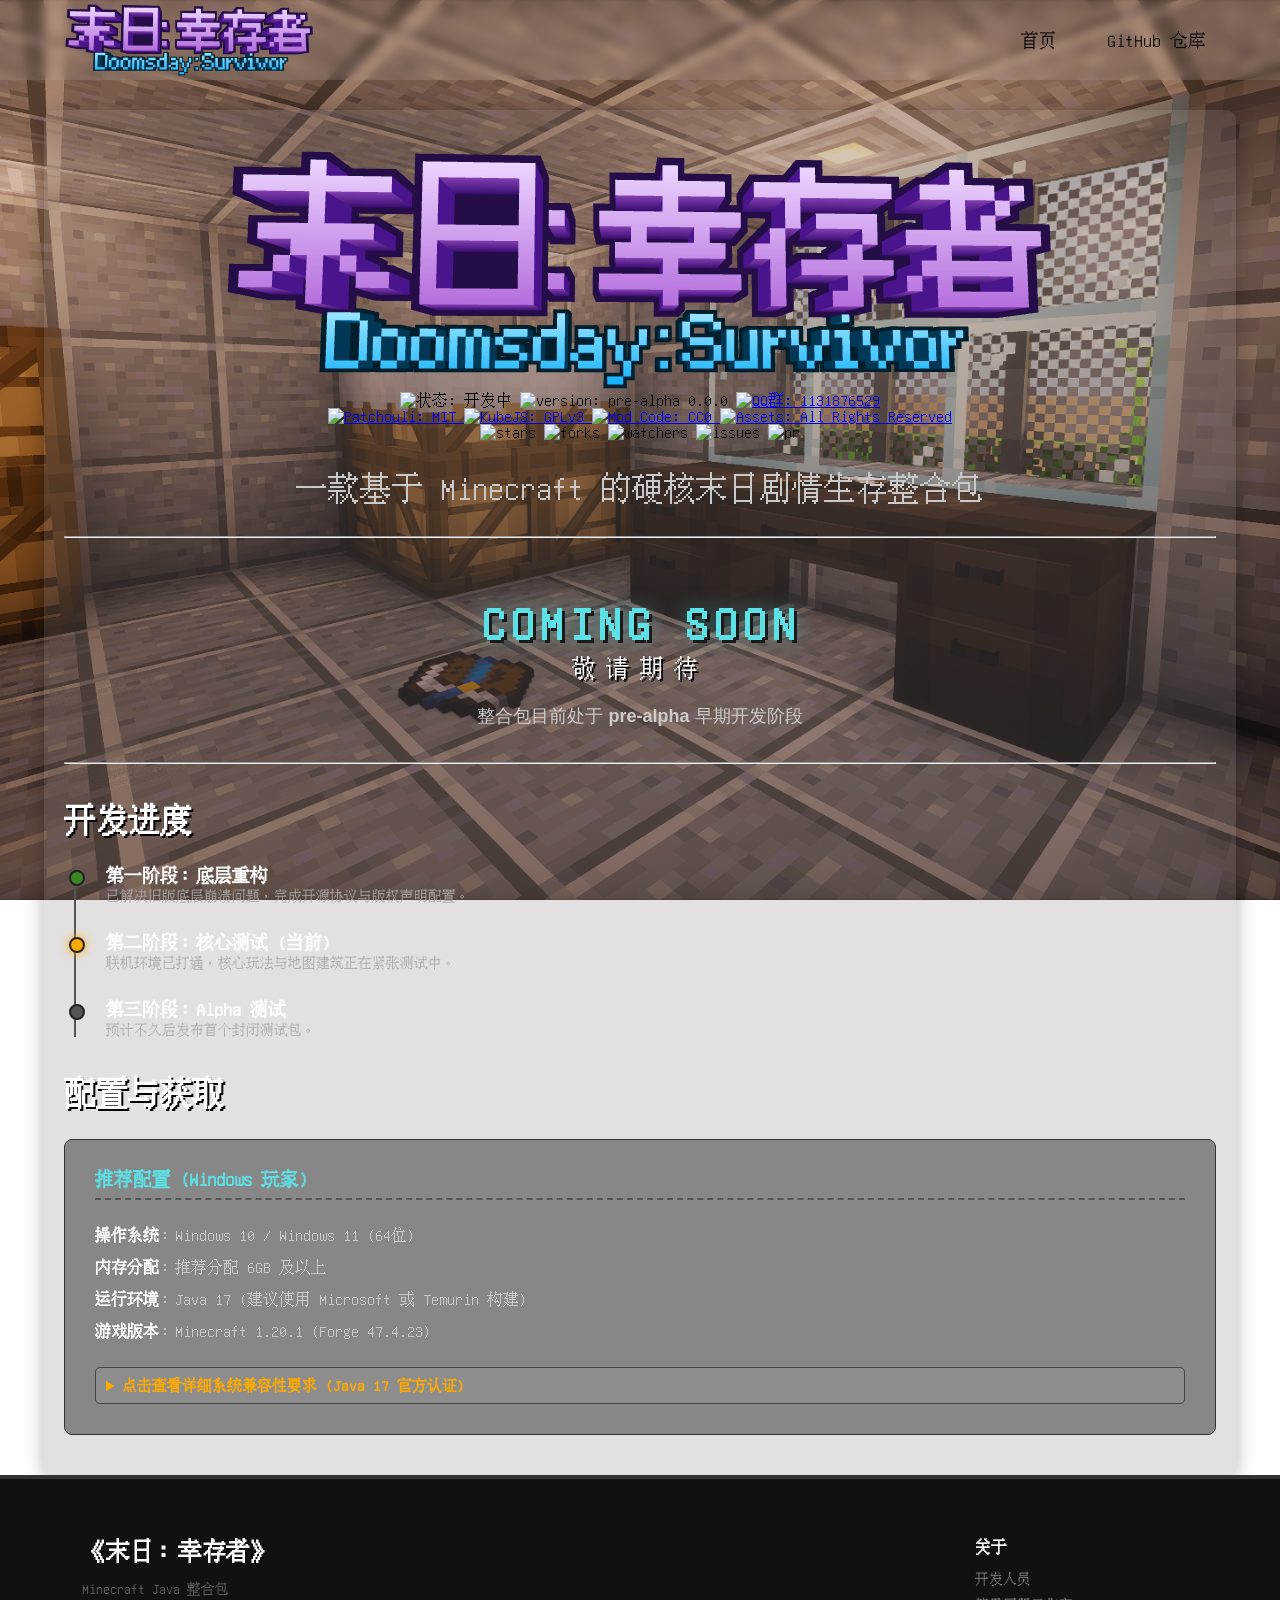
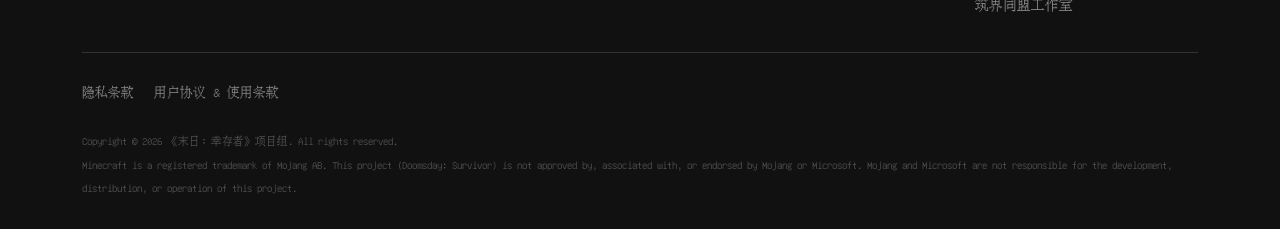
==== index.html @ 7847d1e8 "Add files via upload" ====
<!DOCTYPE html>
<html lang="zh-CN">

<head>
    <meta charset="UTF-8">
    <title>《末日：幸存者》整合包官方网站 - 首页</title>
    <link rel="stylesheet" href="style.css">
</head>

<body>

    <div id="mobile-warning">
        <div class="warning-box">
            <h2>⚠️ 设备不支持</h2>
            <p>这是一个 Minecraft Java PC 整合包！</p>
            <p>它无法在移动端运行！请使用 PC 访问！</p>
        </div>
    </div>

    <nav class="navbar">
        <div class="nav-container">
            <a href="#" class="nav-logo"><img src="assets/title.png" alt="《末日：幸存者》" width="250.5" height="72"></a>
            <ul class="nav-menu">
                <li><a href="/">首页</a></li>
                <!-- <li><a href="#progress">整合包介绍</a></li>
                <li><a href="#download">下载</a></li> -->
                <li><a href="https://github.com/ZJTM-Studio/MR-XCZ" target="_blank">GitHub 仓库</a></li>
            </ul>
        </div>
    </nav>

    <main class="main-content">
        <div class="half-white center-box">
            <img src="assets/title.png" alt="《末日：幸存者》"><br>
            
            <!-- 徽章 - 第一行 -->
            <img src="https://img.shields.io/badge/%E7%8A%B6%E6%80%81-%E5%BC%80%E5%8F%91%E4%B8%AD-green" alt="状态: 开发中">
            <img src="https://img.shields.io/badge/version-pre--alpha_0.0.0_-blue" alt="version: pre-alpha 0.0.0">
            <a href="https://qm.qq.com/cgi-bin/qm/qr?k=dIibl7hJZjHRq26oyw2neRgBQ-QCqy6p&jump_from=webapi&authKey=ZXa2qrJpzx+Q19ZQ2uvfrArL/xbilzGS3aTDD4yZ5JCEo7C729aTxNZkOhnd71lv" target="_blank">
                <img src="https://img.shields.io/badge/QQ%E7%BE%A4-1131876529-blue" alt="QQ群: 1131876529">
            </a>

            <br>

            <!-- 徽章 - 第二行 -->
            <a href="#版权与许可声明-license--copyright">
                <img src="https://img.shields.io/badge/Patchouli-MIT-yellow.svg" alt="Patchouli: MIT">
            </a>
            <a href="#版权与许可声明-license--copyright">
                <img src="https://img.shields.io/badge/KubeJS-GPLv3-blue.svg" alt="KubeJS: GPLv3">
            </a>
            <a href="#版权与许可声明-license--copyright">
                <img src="https://img.shields.io/badge/Mod%20Code-CC0-lightgrey.svg" alt="Mod Code: CC0">
            </a>
            <a href="#版权与许可声明-license--copyright">
                <img src="https://img.shields.io/badge/Assets-All%20Rights%20Reserved-red.svg" alt="Assets: All Rights Reserved">
            </a>

            <br>

            <!-- 徽章 - 第三行 -->
            <img src="https://img.shields.io/github/stars/ZJTM-studio/MR-XCZ?style=flat&logo=github&color=white" alt="stars">
            <img src="https://img.shields.io/github/forks/ZJTM-studio/MR-XCZ?style=flat&logo=github&color=white" alt="forks">
            <img src="https://img.shields.io/github/watchers/ZJTM-studio/MR-XCZ?style=flat&logo=github&color=white" alt="watchers">
            <img src="https://img.shields.io/github/issues/ZJTM-studio/MR-XCZ?style=flat&logo=github&color=white" alt="issues">
            <img src="https://img.shields.io/github/issues-pr/ZJTM-studio/MR-XCZ?style=flat&logo=github&color=white" alt="pr">
            
            <p class="text2">一款基于 Minecraft 的硬核末日剧情生存整合包</p>
            <hr>

            <!-- Coming Soon 模块 -->
            <div class="coming-soon-container">
                <h2 class="coming-soon-title">COMING SOON</h2>
                <div class="coming-soon-subtitle">敬请期待</div>
                <p class="coming-soon-desc">
                    整合包目前处于 <b>pre-alpha</b> 早期开发阶段
                </p>
            </div>
            
            <hr>

            <!-- 开发进度 -->
            <div id="progress" class="content-section">
                <h2 class="section-title">开发进度</h2>
                <div class="timeline">
                    <div class="timeline-item done">
                        <div class="timeline-dot"></div>
                        <h3>第一阶段：底层重构</h3>
                        <p>已解决旧版底层崩溃问题，完成开源协议与版权声明配置。</p>
                    </div>
                    <div class="timeline-item current">
                        <div class="timeline-dot"></div>
                        <h3>第二阶段：核心测试 (当前)</h3>
                        <p>联机环境已打通，核心玩法与地图建筑正在紧张测试中。</p>
                    </div>
                    <div class="timeline-item">
                        <div class="timeline-dot"></div>
                        <h3>第三阶段：Alpha 测试</h3>
                        <p>预计不久后发布首个封闭测试包。</p>
                    </div>
                </div>
            </div>

            <!-- 下载与配置 -->
            <div id="download" class="content-section">
                <h2 class="section-title">配置与获取</h2>
                <div class="download-box">
                    <h3>推荐配置 (Windows 玩家)</h3>
                    <ul class="simple-req">
                        <li><b>操作系统</b>：Windows 10 / Windows 11 (64位)</li>
                        <li><b>内存分配</b>：推荐分配 6GB 及以上</li>
                        <li><b>运行环境</b>：Java 17 (建议使用 Microsoft 或 Temurin 构建)</li>
                        <li><b>游戏版本</b>：Minecraft 1.20.1 (Forge 47.4.23)</li>
                    </ul>

                    <details class="advanced-req">
                        <summary>点击查看详细系统兼容性要求 (Java 17 官方认证)</summary>
                        <div class="details-content">
                            <table>
                                <thead>
                                    <tr>
                                        <th>平台/环境</th>
                                        <th>最低要求说明</th>
                                    </tr>
                                </thead>
                                <tbody>
                                    <tr>
                                        <td><b>Windows</b></td>
                                        <td>官方最低 Windows 10 / Server 2016 x64 (不支持 32 位 Windows)</td>
                                    </tr>
                                    <tr>
                                        <td><b>macOS</b></td>
                                        <td>官方最低 macOS 10.15 Catalina（Intel）；Apple Silicon 需 macOS 11+</td>
                                    </tr>
                                    <tr>
                                        <td><b>Oracle JDK</b></td>
                                        <td>RHEL / Oracle Linux 7.6+；Ubuntu 20.04 LTS；SLES 15 SP1+</td>
                                    </tr>
                                    <tr>
                                        <td><b>OpenJDK</b></td>
                                        <td>RHEL / CentOS 7 系列 (Temurin/Corretto/Zulu 通常要求 glibc ≥ 2.17)</td>
                                    </tr>
                                    <tr>
                                        <td><b>其他平台</b></td>
                                        <td>Solaris 11.4；AIX 7.2 TL5+</td>
                                    </tr>
                                </tbody>
                            </table>
                            <p class="warn-text">*注：若在 Linux 服务器部署（如 CentOS 6 等老系统），请确保系统的 glibc 版本不低于 2.17，否则无法运行 Java 17。</p>
                        </div>
                    </details>
                </div>
            </div>
        </div>
    </main>

    <footer class="site-footer">
        <div class="footer-container">
            <div class="footer-row footer-top">
                <div class="footer-col brand-col">
                    <a href="index.html" class="footer-logo">《末日：幸存者》</a>
                    <p>Minecraft Java 整合包</p>
                </div>

                <div class="footer-col spacer-col"></div>

                <div class="footer-col links-col">
                    <h3>关于</h3>
                    <ul>
                        <li><a href="credits.html">开发人员</a></li>
                        <li><a href="https://www.zjtmstudio.top" target="_blank">筑界同盟工作室</a></li>
                    </ul>
                </div>
            </div>

            <div class="footer-line"></div>

            <div class="footer-row footer-middle">
                <div class="footer-col menu-col">
                    <ul class="footer-menu">
                        <li><a href="privacy.html">隐私条款</a></li>
                        <li><a href="terms.html">用户协议 &amp; 使用条款</a></li>
                    </ul>
                </div>
            </div>

            <div class="footer-row footer-bottom">
                <div class="footer-col copyright-col">
                    <p><small>Copyright &copy; 2026 《末日：幸存者》项目组. All rights reserved. <br>Minecraft is a registered
                            trademark of Mojang AB. This project (Doomsday: Survivor) is not approved by, associated
                            with, or endorsed by Mojang or Microsoft. Mojang and Microsoft are not responsible for the
                            development, distribution, or operation of this project.</small></p>
                </div>
            </div>
        </div>
    </footer>

    <script src="index.js"></script>
</body>

</html>
---- style.css ----
/* 全局基础设置 */
html, body {
    height: 100%;
    margin: 0;
    padding: 0;
}

body {
    background-image: url('background.png');
    background-size: cover;
    background-position: center;
    background-repeat: no-repeat;
    background-attachment: fixed;
    font-family: 'MCUnifont', 'Microsoft YaHei', sans-serif;
    -webkit-font-smoothing: none; 
    -moz-osx-font-smoothing: grayscale;
    font-smooth: never;
    font-size: 16px;
    text-align: center;
    padding-top: 110px; 
}

* {
    scrollbar-width: thin;
    scrollbar-color: rgba(0, 0, 0, 0.3) transparent;
}

::-webkit-scrollbar {
    width: 8px;
    height: 8px;
}

::-webkit-scrollbar-track {
    background: transparent;
}

::-webkit-scrollbar-thumb {
    background: rgba(0, 0, 0, 0.2);
    border-radius: 10px;
}

::-webkit-scrollbar-thumb:hover {
    background: rgba(0, 0, 0, 0.5);
}

@font-face {
    font-family: 'MCUnifont';
    src: url('./fonts/unifont_t-18.0.01.otf') format('opentype'); 
    font-weight: normal;
    font-style: normal;
    font-display: swap;
}

/* 导航栏 */
.navbar {
    position: fixed;      
    top: 0;
    left: 0;
    width: 100%;          
    z-index: 1000;        
    background-color: rgba(255, 255, 255, 0.1); 
    backdrop-filter: blur(5px); 
    transition: background-color 0.3s ease;
}

.nav-container {
    display: flex;
    justify-content: space-between; 
    align-items: center;            
    width: 90%;           
    max-width: 1200px;    
    height: 80px;         
    margin: 0 auto;       
    text-align: left; 
}

.nav-logo {
    display: flex;
    align-items: center; 
    text-decoration: none; 
}

.nav-logo img {
    max-height: 100%;
    display: block; 
}

.nav-menu {
    display: flex;
    list-style: none;     
    margin: 0;
    padding: 0;
    gap: 30px;            
}

.nav-menu a {
    font-family: 'MCUnifont', sans-serif;
    font-size: 18px;
    color: #070707;          
    text-decoration: none;
    padding: 5px 10px;
    transition: all 0.2s; 
}

.nav-menu a:hover {
    color: #070707;
    transform: scale(1.1); 
}

/* 文字与中心内容盒子 */
.text2 {
    font-size: 32px; 
    color: #c9c9c9;
}

.half-white {
    background-color: rgba(128, 120, 120, 0.23); 
    box-shadow: 0 4px 20px rgba(0,0,0,0.3);
}

.center-box {
    width: 90%;              
    max-width: 1800px;       
    margin: 0 auto; 
    padding: 40px 20px; 
    border-radius: 10px;      
}

/* 移动端拦截提示框 */
#mobile-warning {
    display: none;
    position: fixed;
    top: 0;
    left: 0;
    width: 100vw;
    height: 100vh;
    background-color: #2b2b2b;
    z-index: 99999;
    align-items: center;
    justify-content: center;
    padding: 20px;
    box-sizing: border-box;
}

#mobile-warning .warning-box {
    background-color: #c6c6c6;
    border: 4px solid #000;
    box-shadow: inset -4px -4px 0px #555, inset 4px 4px 0px #fff;
    padding: 30px 20px;
    max-width: 400px;
    width: 100%;
    text-align: center;
}

#mobile-warning h2 {
    color: #d9534f;
    font-size: 24px;
    margin-top: 0;
    text-shadow: 2px 2px 0 #333;
}

#mobile-warning p {
    color: #333;
    font-size: 16px;
    font-family: 'MCUnifont', sans-serif;
    margin: 10px 0;
    line-height: 1.5;
}

/* 主内容区 */
.main-content {
    min-height: calc(100vh - 110px);
    display: flex;
    flex-direction: column;
}

/* Footer 样式 */
.site-footer {
    background-color: #111; 
    border-top: 4px solid #333;
    color: #888;
    padding: 60px 20px 30px 20px;
    position: relative;
    z-index: 10; 
    text-align: left; 
    font-family: 'MCUnifont', 'Microsoft YaHei', sans-serif;
}

.footer-container {
    width: 90%;
    max-width: 1200px;
    margin: 0 auto;
}

.footer-row {
    display: flex;
    flex-wrap: wrap;
    margin-bottom: 20px;
}

.footer-col {
    box-sizing: border-box;
}

.footer-top {
    align-items: flex-start;
}

.brand-col {
    width: 40%;
}

.brand-col .footer-logo {
    color: #fff;
    font-size: 24px;
    text-decoration: none;
    display: inline-block;
    margin-bottom: 15px;
    font-weight: bold;
}

.brand-col p {
    margin: 0;
    line-height: 1.6;
    color: #666;
    font-size: 14px;
}

.spacer-col {
    flex: 1; 
}

.links-col {
    width: 20%;
}

.links-col h3 {
    color: #fff;
    font-size: 16px;
    margin-top: 0;
    margin-bottom: 15px;
}

.links-col ul {
    list-style: none;
    padding: 0;
    margin: 0;
}

.links-col ul li {
    margin-bottom: 10px;
}

.links-col ul li a {
    color: #888;
    text-decoration: none;
    font-size: 14px;
    transition: color 0.2s;
}

.links-col ul li a:hover {
    color: #fff;
}

.footer-line {
    height: 1px;
    background-color: #333;
    margin: 30px 0;
    width: 100%;
}

.footer-middle {
    margin-bottom: 30px;
}

.menu-col {
    width: 100%;
}

.footer-menu {
    list-style: none;
    padding: 0;
    margin: 0;
    display: flex;
    gap: 20px;
}

.footer-menu li a {
    color: #888;
    text-decoration: none;
    font-size: 13px;
    transition: color 0.2s;
}

.footer-menu li a:hover {
    color: #fff;
}

.footer-bottom {
    margin-bottom: 0;
}

.copyright-col {
    width: 100%;
}

.copyright-col p {
    margin: 0;
    color: #555;
    font-size: 13px;
    line-height: 1.8;
}

/* Coming Soon 模块 */
.coming-soon-container {
    margin-top: 60px;
    margin-bottom: 30px;
}

.coming-soon-title {
    font-size: 48px;
    font-weight: 900;
    margin: 0;
    color: #5ce1e6;
    text-shadow: 3px 3px 0 #1a1a1a, 0 0 20px rgba(92, 225, 230, 0.5);
    letter-spacing: 5px;
    animation: pulse-glow 2s infinite alternate;
}

.coming-soon-subtitle {
    font-size: 24px;
    color: #fff;
    margin-top: 10px;
    margin-bottom: 20px;
    letter-spacing: 10px;
    text-shadow: 2px 2px 0 #000;
}

.coming-soon-desc {
    font-size: 18px;
    color: #ccc;
    line-height: 1.8;
    margin: 0;
    font-family: "PingFang SC", "Hiragino Sans GB", "Microsoft YaHei", "微软雅黑", Arial, sans-serif;
}

@keyframes pulse-glow {
    from {
        text-shadow: 3px 3px 0 #1a1a1a, 0 0 10px rgba(92, 225, 230, 0.3);
        opacity: 0.8;
    }
    to {
        text-shadow: 3px 3px 0 #1a1a1a, 0 0 30px rgba(92, 225, 230, 0.9), 0 0 10px rgba(255,255,255,0.8);
        opacity: 1;
    }
}

/* 内容区块公共样式 (替代原来丑陋的内联样式) */
.content-section {
    text-align: left;
    color: #c9c9c9;
    margin-top: 40px;
}

.section-title {
    color: #fff;
    font-size: 32px;
    margin-bottom: 30px;
    text-shadow: 2px 2px 0 #000;
}

/* 开发进度 (时间轴) */
.timeline {
    position: relative;
    padding-left: 30px;
    border-left: 2px solid #555;
    margin-left: 10px;
}

.timeline-item {
    position: relative;
    margin-bottom: 30px;
}

.timeline-dot {
    position: absolute;
    left: -37px;
    top: 4px;
    width: 12px;
    height: 12px;
    border-radius: 50%;
    background-color: #555;
    border: 2px solid #222;
}

.timeline-item.done .timeline-dot {
    background-color: #3b8526;
}

.timeline-item.current .timeline-dot {
    background-color: #ffaa00;
    box-shadow: 0 0 10px #ffaa00;
}

.timeline-item h3 {
    margin: 0 0 5px 0;
    font-size: 18px;
    color: #fff;
}

.timeline-item p {
    margin: 0;
    font-size: 14px;
    color: #aaa;
}

/* 下载与配置 */
.download-box {
    background-color: rgba(0, 0, 0, 0.4);
    padding: 30px;
    border-radius: 8px;
    border: 1px solid #333;
}

.download-box h3 {
    color: #5ce1e6;
    border-bottom: 2px dashed #555;
    padding-bottom: 10px;
    margin-top: 0;
}

.simple-req {
    list-style: none;
    padding: 0;
    font-size: 16px;
    line-height: 2;
}

.simple-req li b {
    color: #fff;
}

/* 硬核折叠面板 */
.advanced-req {
    margin-top: 20px;
    background-color: rgba(255, 255, 255, 0.05);
    border: 1px solid #444;
    border-radius: 5px;
    padding: 10px;
}

.advanced-req summary {
    cursor: pointer;
    color: #ffaa00;
    font-weight: bold;
    font-size: 15px;
    outline: none;
    user-select: none;
}

.advanced-req summary:hover {
    color: #ffcc00;
}

.details-content {
    margin-top: 15px;
    overflow-x: auto;
}

.details-content table {
    width: 100%;
    border-collapse: collapse;
    font-size: 14px;
    color: #aaa;
}

.details-content th, .details-content td {
    border: 1px solid #444;
    padding: 10px;
    text-align: left;
}

.details-content th {
    background-color: rgba(255, 255, 255, 0.1);
    color: #fff;
}

.details-content td b {
    color: #fff;
}

.warn-text {
    color: #ff5555;
    font-size: 13px;
    margin-top: 10px;
    margin-bottom: 0;
}
.btn-primary {
    display: inline-block;
    background-color: #3b8526; /* MC 草绿色 */
    color: #fff;
    padding: 12px 30px;
    text-decoration: none;
    border: 2px solid #1a1a1a;
    box-shadow: inset -4px -4px 0px #1e4f13, inset 4px 4px 0px #5cbd41;
    margin-top: 15px;
    font-size: 18px;
    transition: all 0.1s;
}

.btn-primary:active {
    box-shadow: inset 4px 4px 0px #1e4f13, inset -4px -4px 0px #5cbd41;
    transform: translateY(2px);
}
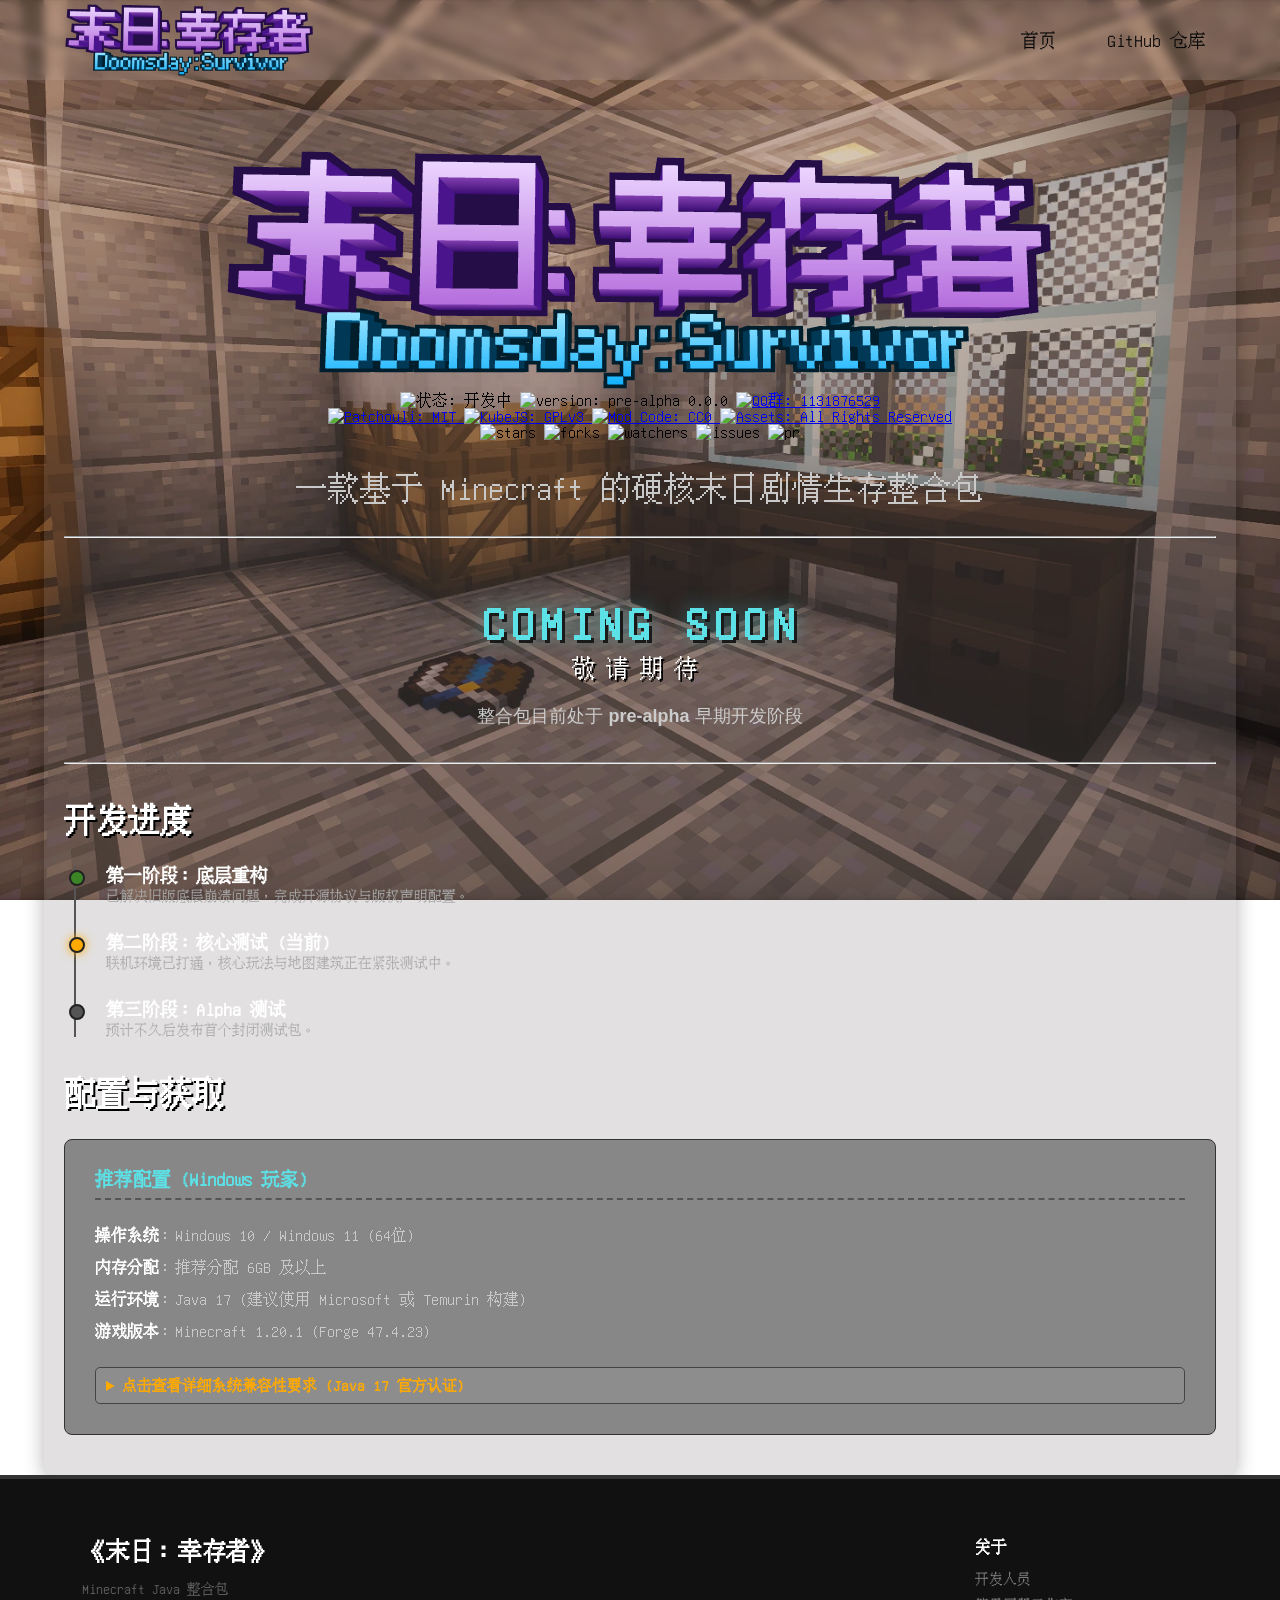
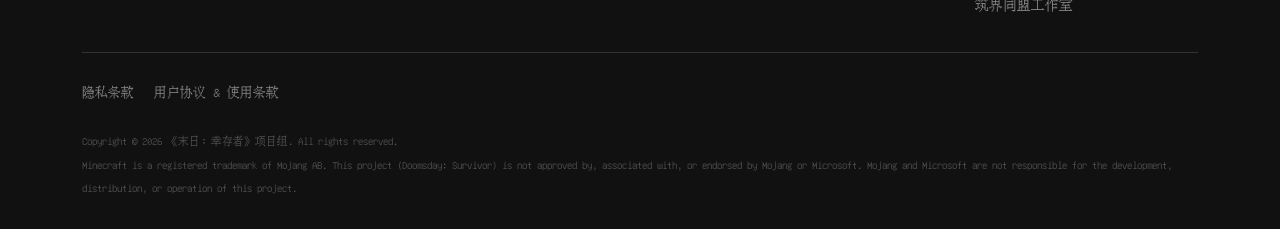
==== commit afa694c7: "1" ====
--- a/index.html
+++ b/index.html
@@ -8,15 +8,6 @@
 </head>
 
 <body>
-
-    <div id="mobile-warning">
-        <div class="warning-box">
-            <h2>⚠️ 设备不支持</h2>
-            <p>这是一个 Minecraft Java PC 整合包！</p>
-            <p>它无法在移动端运行！请使用 PC 访问！</p>
-        </div>
-    </div>
-
     <nav class="navbar">
         <div class="nav-container">
             <a href="#" class="nav-logo"><img src="assets/title.png" alt="《末日：幸存者》" width="250.5" height="72"></a>
@@ -32,11 +23,12 @@
     <main class="main-content">
         <div class="half-white center-box">
             <img src="assets/title.png" alt="《末日：幸存者》"><br>
-            
+
             <!-- 徽章 - 第一行 -->
             <img src="https://img.shields.io/badge/%E7%8A%B6%E6%80%81-%E5%BC%80%E5%8F%91%E4%B8%AD-green" alt="状态: 开发中">
             <img src="https://img.shields.io/badge/version-pre--alpha_0.0.0_-blue" alt="version: pre-alpha 0.0.0">
-            <a href="https://qm.qq.com/cgi-bin/qm/qr?k=dIibl7hJZjHRq26oyw2neRgBQ-QCqy6p&jump_from=webapi&authKey=ZXa2qrJpzx+Q19ZQ2uvfrArL/xbilzGS3aTDD4yZ5JCEo7C729aTxNZkOhnd71lv" target="_blank">
+            <a href="https://qm.qq.com/cgi-bin/qm/qr?k=dIibl7hJZjHRq26oyw2neRgBQ-QCqy6p&jump_from=webapi&authKey=ZXa2qrJpzx+Q19ZQ2uvfrArL/xbilzGS3aTDD4yZ5JCEo7C729aTxNZkOhnd71lv"
+                target="_blank">
                 <img src="https://img.shields.io/badge/QQ%E7%BE%A4-1131876529-blue" alt="QQ群: 1131876529">
             </a>
 
@@ -53,18 +45,24 @@
                 <img src="https://img.shields.io/badge/Mod%20Code-CC0-lightgrey.svg" alt="Mod Code: CC0">
             </a>
             <a href="#版权与许可声明-license--copyright">
-                <img src="https://img.shields.io/badge/Assets-All%20Rights%20Reserved-red.svg" alt="Assets: All Rights Reserved">
+                <img src="https://img.shields.io/badge/Assets-All%20Rights%20Reserved-red.svg"
+                    alt="Assets: All Rights Reserved">
             </a>
 
             <br>
 
             <!-- 徽章 - 第三行 -->
-            <img src="https://img.shields.io/github/stars/ZJTM-studio/MR-XCZ?style=flat&logo=github&color=white" alt="stars">
-            <img src="https://img.shields.io/github/forks/ZJTM-studio/MR-XCZ?style=flat&logo=github&color=white" alt="forks">
-            <img src="https://img.shields.io/github/watchers/ZJTM-studio/MR-XCZ?style=flat&logo=github&color=white" alt="watchers">
-            <img src="https://img.shields.io/github/issues/ZJTM-studio/MR-XCZ?style=flat&logo=github&color=white" alt="issues">
-            <img src="https://img.shields.io/github/issues-pr/ZJTM-studio/MR-XCZ?style=flat&logo=github&color=white" alt="pr">
-            
+            <img src="https://img.shields.io/github/stars/ZJTM-studio/MR-XCZ?style=flat&logo=github&color=white"
+                alt="stars">
+            <img src="https://img.shields.io/github/forks/ZJTM-studio/MR-XCZ?style=flat&logo=github&color=white"
+                alt="forks">
+            <img src="https://img.shields.io/github/watchers/ZJTM-studio/MR-XCZ?style=flat&logo=github&color=white"
+                alt="watchers">
+            <img src="https://img.shields.io/github/issues/ZJTM-studio/MR-XCZ?style=flat&logo=github&color=white"
+                alt="issues">
+            <img src="https://img.shields.io/github/issues-pr/ZJTM-studio/MR-XCZ?style=flat&logo=github&color=white"
+                alt="pr">
+
             <p class="text2">一款基于 Minecraft 的硬核末日剧情生存整合包</p>
             <hr>
 
@@ -76,7 +74,7 @@
                     整合包目前处于 <b>pre-alpha</b> 早期开发阶段
                 </p>
             </div>
-            
+
             <hr>
 
             <!-- 开发进度 -->
@@ -146,7 +144,8 @@
                                     </tr>
                                 </tbody>
                             </table>
-                            <p class="warn-text">*注：若在 Linux 服务器部署（如 CentOS 6 等老系统），请确保系统的 glibc 版本不低于 2.17，否则无法运行 Java 17。</p>
+                            <p class="warn-text">*注：若在 Linux 服务器部署（如 CentOS 6 等老系统），请确保系统的 glibc 版本不低于 2.17，否则无法运行 Java
+                                17。</p>
                         </div>
                     </details>
                 </div>
--- a/style.css
+++ b/style.css
@@ -6,7 +6,7 @@
 }
 
 body {
-    background-image: url('background.png');
+    background-image: url('background.webp');
     background-size: cover;
     background-position: center;
     background-repeat: no-repeat;
@@ -511,4 +511,4 @@
 .btn-primary:active {
     box-shadow: inset 4px 4px 0px #1e4f13, inset -4px -4px 0px #5cbd41;
     transform: translateY(2px);
-}+}
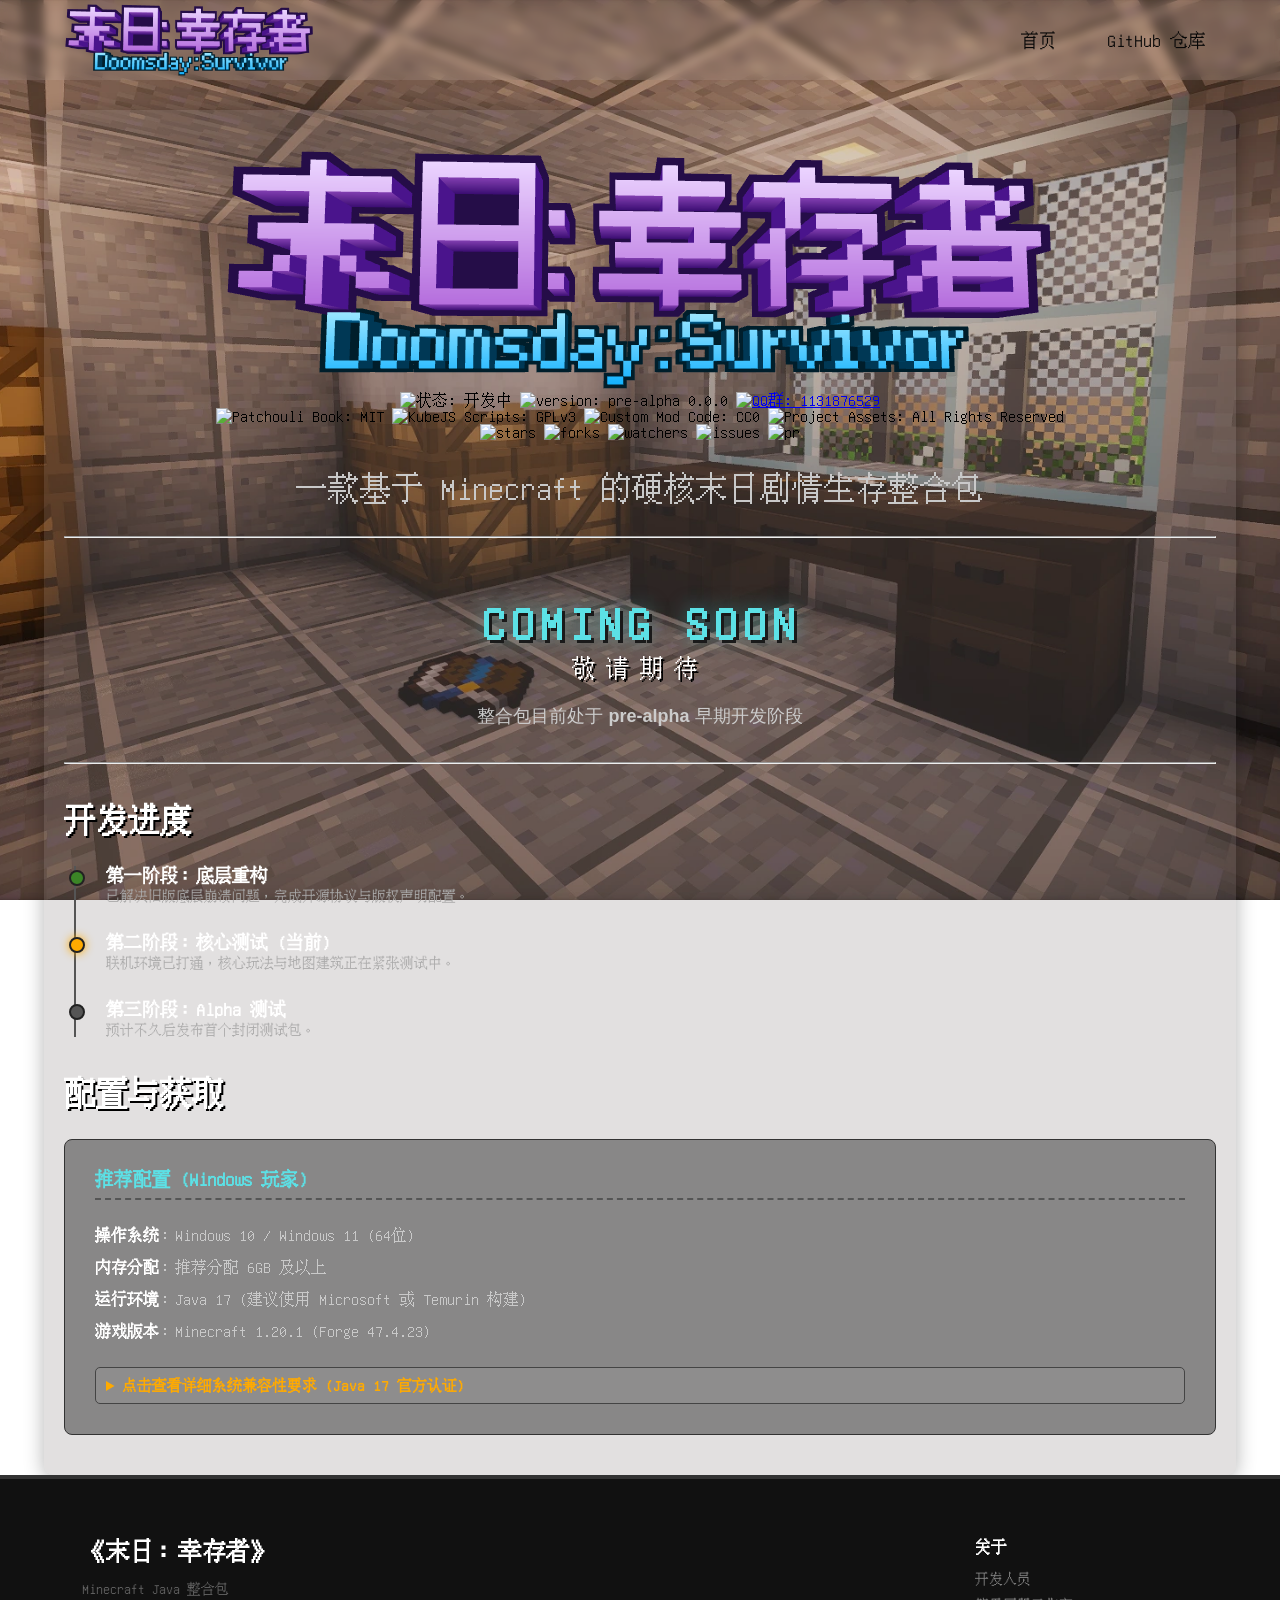
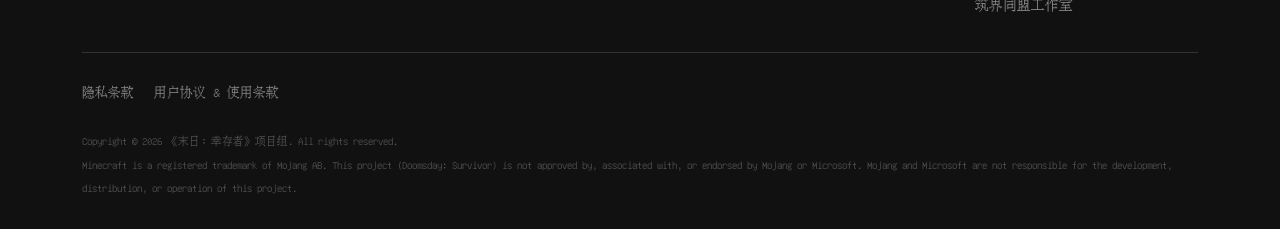
==== commit ea6fbf4a: "1" ====
--- a/index.html
+++ b/index.html
@@ -35,19 +35,18 @@
             <br>
 
             <!-- 徽章 - 第二行 -->
-            <a href="#版权与许可声明-license--copyright">
-                <img src="https://img.shields.io/badge/Patchouli-MIT-yellow.svg" alt="Patchouli: MIT">
-            </a>
-            <a href="#版权与许可声明-license--copyright">
-                <img src="https://img.shields.io/badge/KubeJS-GPLv3-blue.svg" alt="KubeJS: GPLv3">
-            </a>
-            <a href="#版权与许可声明-license--copyright">
-                <img src="https://img.shields.io/badge/Mod%20Code-CC0-lightgrey.svg" alt="Mod Code: CC0">
-            </a>
-            <a href="#版权与许可声明-license--copyright">
-                <img src="https://img.shields.io/badge/Assets-All%20Rights%20Reserved-red.svg"
-                    alt="Assets: All Rights Reserved">
-            </a>
+            
+                <img src="https://img.shields.io/badge/Patchouli_Book-MIT-yellow.svg" alt="Patchouli Book: MIT">
+            
+            
+                <img src="https://img.shields.io/badge/KubeJS_Scripts-GPLv3-blue.svg" alt="KubeJS Scripts: GPLv3">
+            
+            
+                 <img src="https://img.shields.io/badge/Custom_Mod_Code-CC0-lightgrey.svg" alt="Custom Mod Code: CC0">
+            
+            
+                <img src="https://img.shields.io/badge/Project_Assets-All%20Rights%20Reserved-red.svg" alt="Project Assets: All Rights Reserved">
+            
 
             <br>
 
